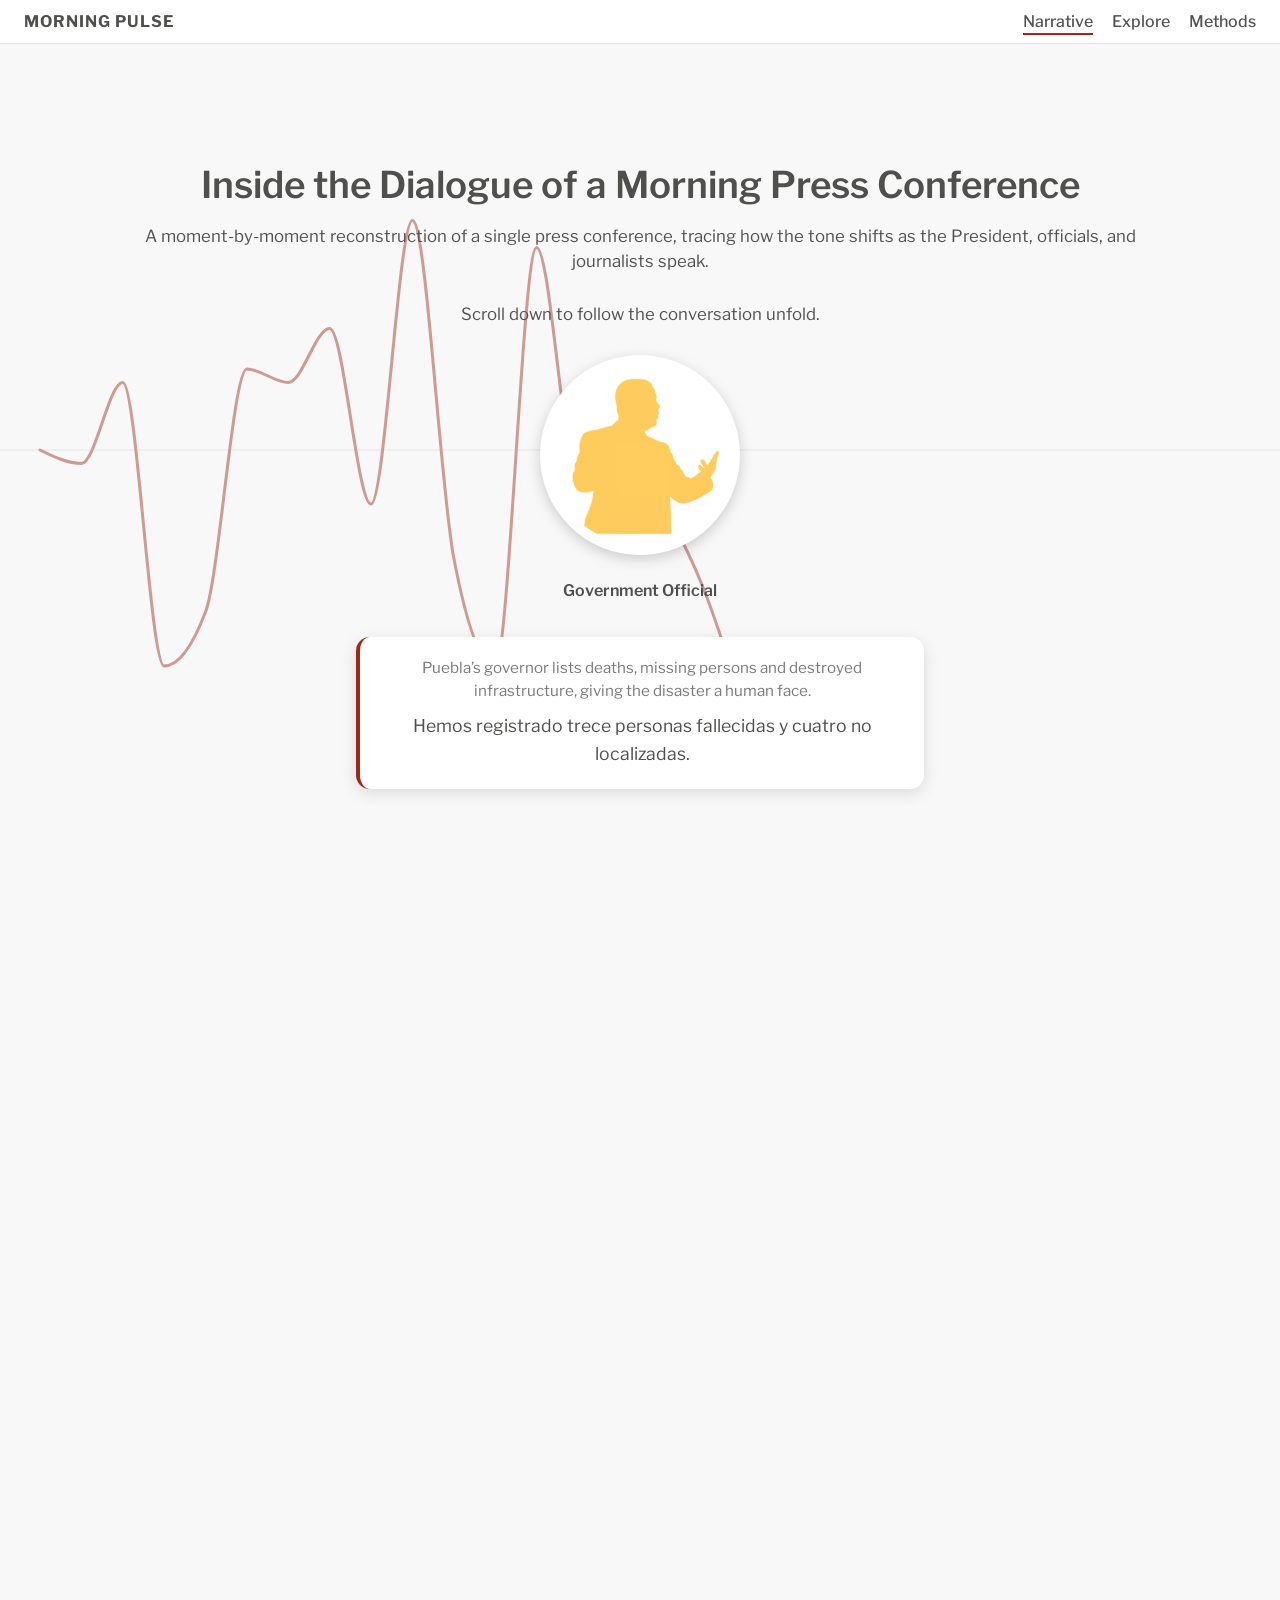
==== www/index.html @ 08833aa1 "First draft" ====
<!DOCTYPE html>
<html lang="en">
<head>
  <meta charset="UTF-8" />
  <meta name="viewport" content="width=device-width, initial-scale=1" />
  <title>Morning Pulse — A Conversation Unfolds</title>

  <!-- Libre Franklin -->
  <link href="https://fonts.googleapis.com/css2?family=Libre+Franklin:wght@300;400;600;700&display=swap" rel="stylesheet">

  <!-- Main stylesheet -->
  <link rel="stylesheet" href="main.css" />

  <!-- Libraries -->
  <script src="js/d3.v7.js"></script>
  <script src="js/scrollama.js"></script>
</head>
<body>

  <!-- NAVIGATION -->
  <nav class="navbar">
    <div class="nav-title">Morning Pulse</div>
    <div class="nav-links">
      <a href="index.html" class="active">Narrative</a>
      <a href="/explore.html">Explore</a>
      <a href="/howto.html">Methods</a>
    </div>
  </nav>

  <!-- BACKGROUND PULSE LINE -->
  <div id="pulse-background">
    <svg id="pulse-svg"></svg>
  </div>

  <!-- MAIN CONTAINER -->
  <main id="scrolly">

    <!-- FIXED VISUAL AREA -->
    <section id="graphic">

      <h1 class="headline">Inside the Dialogue of a Morning Press Conference</h1>
      <p class="dek">
        A moment-by-moment reconstruction of a single press conference, 
        tracing how the tone shifts as the President, officials, 
        and journalists speak.
      </p>
      <p class="dek">
        Scroll down to follow the conversation unfold.
      </p>

      <div id="speaker-wrapper">
        <img id="silhouette" src="img/president.png" alt="Speaker silhouette" />
        <div id="speaker-meta">
          <p id="speaker-role">President</p>
          <p id="speaker-time">0m 00s</p>
        </div>
      </div>

      <div id="quote-box">
        <p id="context-text" class="context-text">Loading…</p>
        <p id="quote-text">“ ”</p>
      </div>

    </section>
    <section id="sections">
    </section>

  </main>

  <!-- Main script -->
  <script src="js/main.js"></script>
</body>
</html>
---- www/main.css ----
/* BASE */

body {
  margin: 0;
  background: #F8F8F8;
  font-family: "Libre Franklin", sans-serif;
  color: #4F4F4D;
}

/* NAVIGATION */

.navbar {
  position: sticky;
  top: 0;
  background: #ffffff;
  border-bottom: 1px solid #E2E2E2;
  padding: 12px 24px;
  display: flex;
  justify-content: space-between;
  align-items: center;
  z-index: 50;
}

.nav-title {
  font-weight: 700;
  font-size: 1rem;
  letter-spacing: 0.06em;
  text-transform: uppercase;
}

.nav-links a {
  margin-left: 16px;
  text-decoration: none;
  color: #545151;
  font-weight: 500;
  border-bottom: 2px solid transparent;
  padding-bottom: 2px;
  transition: border-color 0.2s ease, color 0.2s ease;
}

.nav-links a:hover {
  border-bottom-color: #9B2915;
  color: #000000;
}

.nav-links a.active {
  border-bottom-color: #9B2915;
}

/* SCROLLY LAYOUT */

#scrolly {
  position: relative;
  max-width: 1000px;
  margin: 40px auto;
  padding: 0 20px;
  display: block;
}

#graphic {
  position: sticky;
  top: 18vh;
  text-align: center;
  z-index: 2;
  padding-bottom: 40px;
}

#sections {
  position: relative;
  margin-top: 40px;
}

.headline {
  font-size: 2.3rem;
  font-weight: 600;
  margin-bottom: 10px;
}

.dek {
  font-size: 1.05rem;
  color: #545151;
  margin-bottom: 28px;
  line-height: 1.5;
}

#speaker-wrapper {
  display: flex;
  flex-direction: column;
  align-items: center;
}

#silhouette {
  width: 180px;
  border-radius: 50%;
  background: #ffffff;
  padding: 10px;
  box-shadow: 0 4px 14px rgba(0,0,0,0.18);
  margin-bottom: 10px;
  transition: opacity 0.3s ease, transform 0.3s ease;
}

#speaker-role {
  font-weight: 600;
  margin-bottom: 2px;
  color: #4F4F4D;
}

#speaker-time {
  font-size: 0.9rem;
  color: #7a7a79;
}

#quote-box {
  margin-top: 22px;
  background: #ffffff;
  padding: 20px 22px;
  border-radius: 14px;
  max-width: 520px;
  margin-left: auto;
  margin-right: auto;
  box-shadow: 0 4px 16px rgba(0,0,0,0.12);
  border-left: 4px solid #9B2915;
}

#quote-text {
  font-size: 1.1rem;
  line-height: 1.6;
  color: #4F4F4D;
  margin: 0;
}

#context-text {
  font-size: 0.95rem;
  line-height: 1.5;
  color: #7a7a79;
  margin: 0 0 10px;
}


#sections .step {
  background: #ffffff;
  border-radius: 12px;
  padding: 22px 22px 20px;
  margin-bottom: 28px;
  box-shadow: 0 4px 10px rgba(0,0,0,0.08);
  border-left: 4px solid #E9B872;
  transition: box-shadow 0.25s ease, border-color 0.25s ease, background 0.25s ease, transform 0.2s ease;
}

#sections .step h3 {
  margin: 0 0 8px;
  font-size: 0.95rem;
  letter-spacing: 0.08em;
  text-transform: uppercase;
  color: #7a7a79;
}

/* STEPS */
#sections .step {
  height: 90vh;      /* distance between “beats” in the story */
  margin: 0;
  opacity: 0;
  background: none;
  border: none;
  box-shadow: none;
  pointer-events: none;
}

/* PULSE LINE (BACKGROUND) */

#pulse-background {
  position: fixed;
  top: 0;           /* full background */
  left: 0;
  width: 100%;
  height: 100vh;
  opacity: 0.45;
  z-index: 0;
  pointer-events: none;
}

#pulse-svg {
  width: 100%;
  height: 100%;
}

/* RESPONSIVE */

@media (max-width: 900px) {
  #scrolly {
    display: block;
    margin-top: 24px;
  }

  #graphic {
    position: relative;
    top: 0;
    margin-bottom: 32px;
    text-align: center;
  }

  #sections .step {
    margin-bottom: 22px;
  }

  .headline {
    font-size: 1.9rem;
  }
}

@media (max-width: 600px) {
  .headline {
    font-size: 1.7rem;
  }

  #silhouette {
    width: 150px;
  }

  #quote-box {
    padding: 16px 18px;
  }

  #sections .step {
    padding: 18px 18px 16px;
  }
}
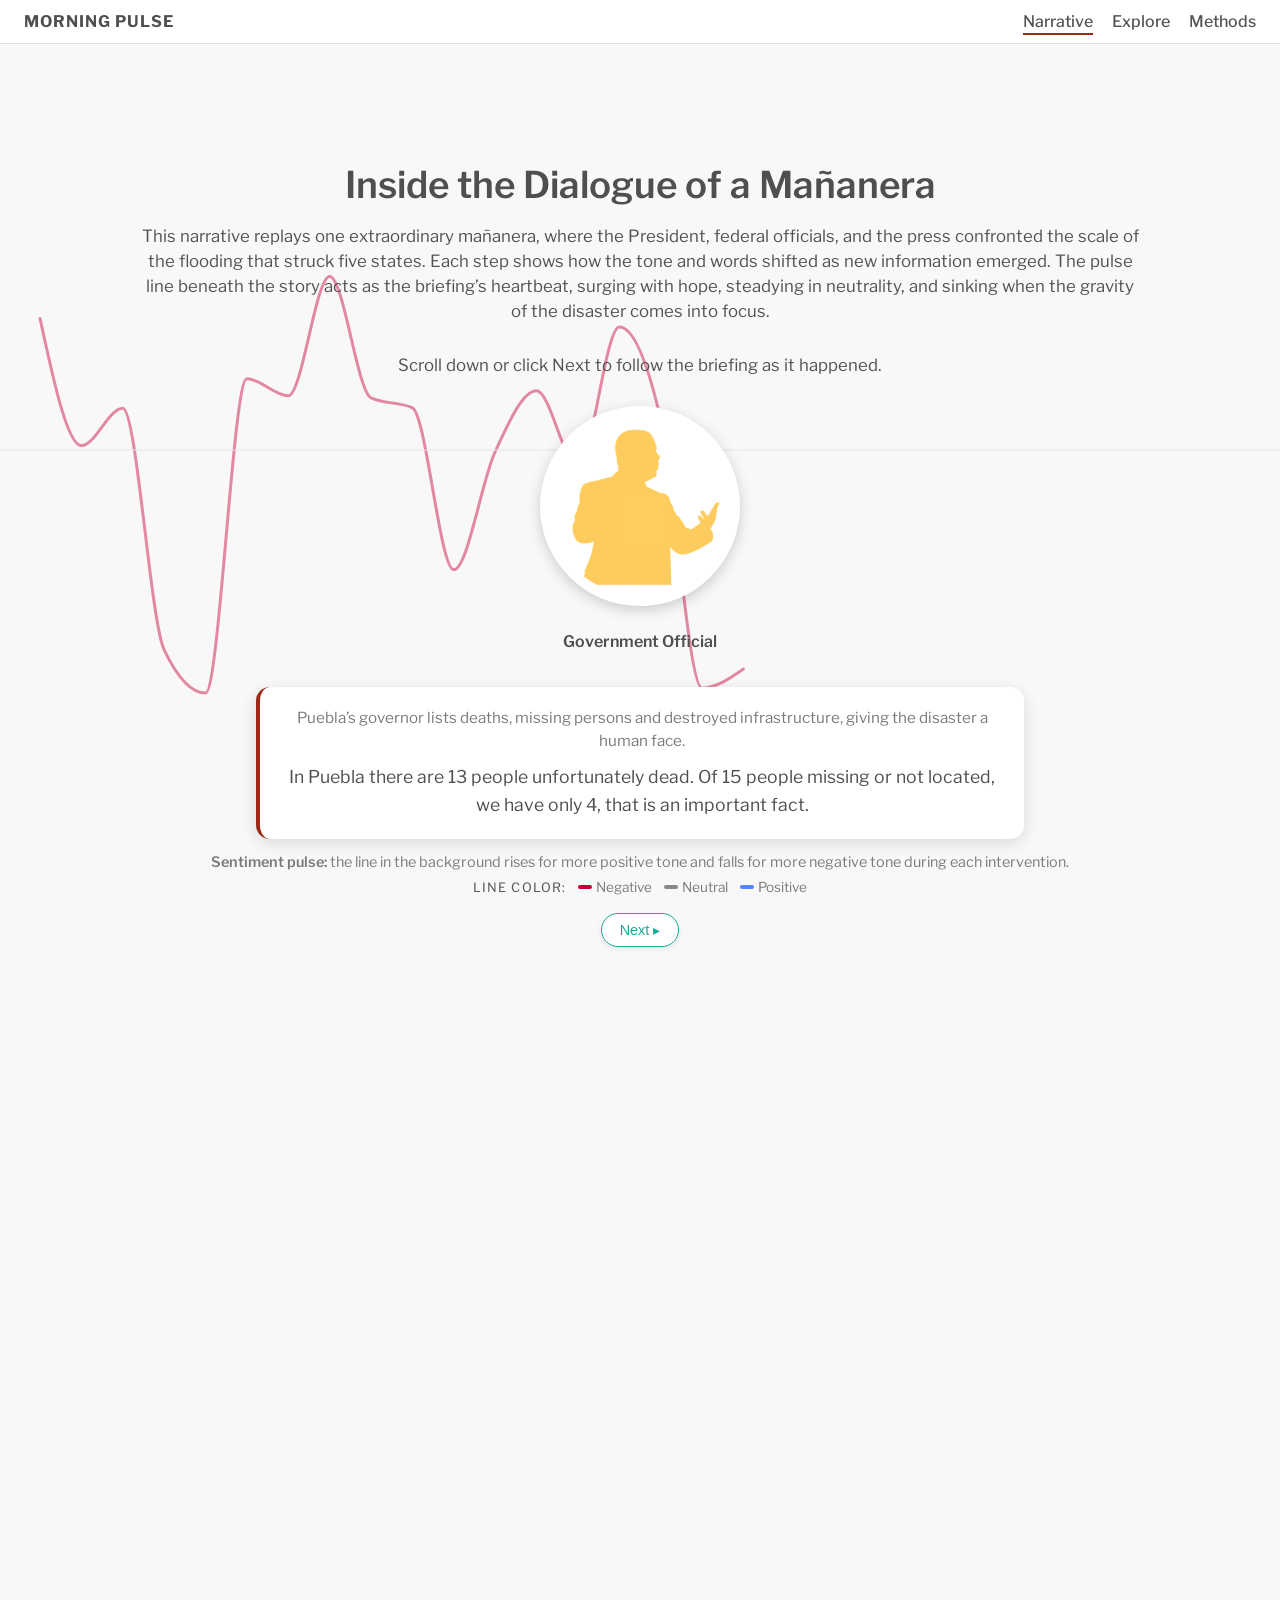
==== commit 45aa4d3f: "Final submission" ====
--- a/www/index.html
+++ b/www/index.html
@@ -23,7 +23,7 @@
     <div class="nav-links">
       <a href="index.html" class="active">Narrative</a>
       <a href="/explore.html">Explore</a>
-      <a href="/howto.html">Methods</a>
+      <a href="/methods.html">Methods</a>
     </div>
   </nav>
 
@@ -35,17 +35,20 @@
   <!-- MAIN CONTAINER -->
   <main id="scrolly">
 
-    <!-- FIXED VISUAL AREA -->
+    <!-- FIXED AREA -->
     <section id="graphic">
 
-      <h1 class="headline">Inside the Dialogue of a Morning Press Conference</h1>
+      <h1 class="headline">Inside the Dialogue of a Mañanera</h1>
       <p class="dek">
-        A moment-by-moment reconstruction of a single press conference, 
-        tracing how the tone shifts as the President, officials, 
-        and journalists speak.
+        This narrative replays one extraordinary mañanera, where the President, 
+        federal officials, and the press confronted the scale of the flooding that 
+        struck five states. Each step shows how the tone and words 
+        shifted as new information emerged. The pulse line beneath the story acts as the 
+        briefing’s heartbeat, surging with hope, steadying in neutrality, and sinking when 
+        the gravity of the disaster comes into focus.
       </p>
       <p class="dek">
-        Scroll down to follow the conversation unfold.
+        Scroll down or click Next to follow the briefing as it happened.
       </p>
 
       <div id="speaker-wrapper">
@@ -61,6 +64,30 @@
         <p id="quote-text">“ ”</p>
       </div>
 
+      <div id="pulse-caption">
+        <strong>Sentiment pulse:</strong> the line in the background rises for more positive tone and falls for more negative tone during each intervention.
+      </div>
+
+      <div id="pulse-legend">
+        <span class="legend-label">Line color:</span>
+        <span class="legend-item">
+            <span class="legend-swatch legend-neg"></span> Negative
+        </span>
+        <span class="legend-item">
+            <span class="legend-swatch legend-neu"></span> Neutral
+        </span>
+        <span class="legend-item">
+            <span class="legend-swatch legend-pos"></span> Positive
+        </span>
+      </div>
+
+      <button id="next-step-btn" class="nav-btn">
+        Next ▸
+      </button>
+
+      <div id="pulse-callout" class="pulse-callout hidden">
+      </div>
+
     </section>
     <section id="sections">
     </section>
--- a/www/main.css
+++ b/www/main.css
@@ -115,7 +115,7 @@
   background: #ffffff;
   padding: 20px 22px;
   border-radius: 14px;
-  max-width: 520px;
+  max-width: 720px;
   margin-left: auto;
   margin-right: auto;
   box-shadow: 0 4px 16px rgba(0,0,0,0.12);
@@ -179,12 +179,118 @@
   pointer-events: none;
 }
 
+#pulse-caption {
+  margin-top: 14px;
+  font-size: 0.9rem;
+  color: #7a7a79;
+}
+
+#pulse-caption strong {
+  font-weight: 600;
+}
+
+/* Small horizontal legend under caption */
+#pulse-legend {
+  margin-top: 8px;
+  font-size: 0.85rem;
+  color: #7a7a79;
+  display: flex;
+  justify-content: center;
+  align-items: center;
+  gap: 12px;
+  flex-wrap: wrap;
+}
+
+#pulse-legend .legend-label {
+  text-transform: uppercase;
+  letter-spacing: 0.08em;
+  font-size: 0.8rem;
+  color: #545151;
+}
+
+.legend-item {
+  display: inline-flex;
+  align-items: center;
+  gap: 4px;
+}
+
+.legend-swatch {
+  display: inline-block;
+  width: 14px;
+  height: 4px;
+  border-radius: 999px;
+}
+.legend-neg {
+  background: #C70039;  /* negative */
+}
+
+.legend-neu {
+  background: #888888;  /* neutral */
+}
+
+.legend-pos {
+  background: #4D88FF;  /* positive */
+}
+
+#pulse-caption.hidden {
+  opacity: 0;
+  transition: opacity 0.4s ease;
+}
+
 #pulse-svg {
   width: 100%;
   height: 100%;
 }
-
-/* RESPONSIVE */
+.nav-btn {
+  margin-top: 18px;
+  padding: 8px 18px;
+  border-radius: 999px;
+  border: 1px solid #1EA896;
+  background: #ffffff;
+  font-size: 0.9rem;
+  font-weight: 500;
+  color: #1EA896;
+  cursor: pointer;
+  box-shadow: 0 2px 6px rgba(0,0,0,0.08);
+  transition: background 0.2s ease, color 0.2s ease, box-shadow 0.2s ease, transform 0.1s ease;
+}
+
+.nav-btn:hover {
+  background: #1EA896;
+  color: #ffffff;
+  box-shadow: 0 4px 10px rgba(0,0,0,0.12);
+  transform: translateY(-1px);
+}
+
+.nav-btn:active {
+  transform: translateY(0);
+  box-shadow: 0 2px 6px rgba(0,0,0,0.08);
+}
+
+.pulse-callout {
+  position: fixed; 
+  transform: translate(-50%, -110%); /* center horizontal*/
+  background: rgba(255, 255, 255, 0.95);
+  padding: 6px 10px;
+  border-radius: 8px;
+  font-size: 0.8rem;
+  color: #4F4F4D;
+  box-shadow: 0 3px 8px rgba(0,0,0,0.12);
+  pointer-events: none;
+  transition: opacity 0.3s ease;
+  z-index: 5;
+}
+
+.pulse-callout.hidden {
+  opacity: 0;
+}
+
+.pulse-callout.visible {
+  opacity: 1;
+}
+
+
+/* RESPONSIVENESS */
 
 @media (max-width: 900px) {
   #scrolly {
